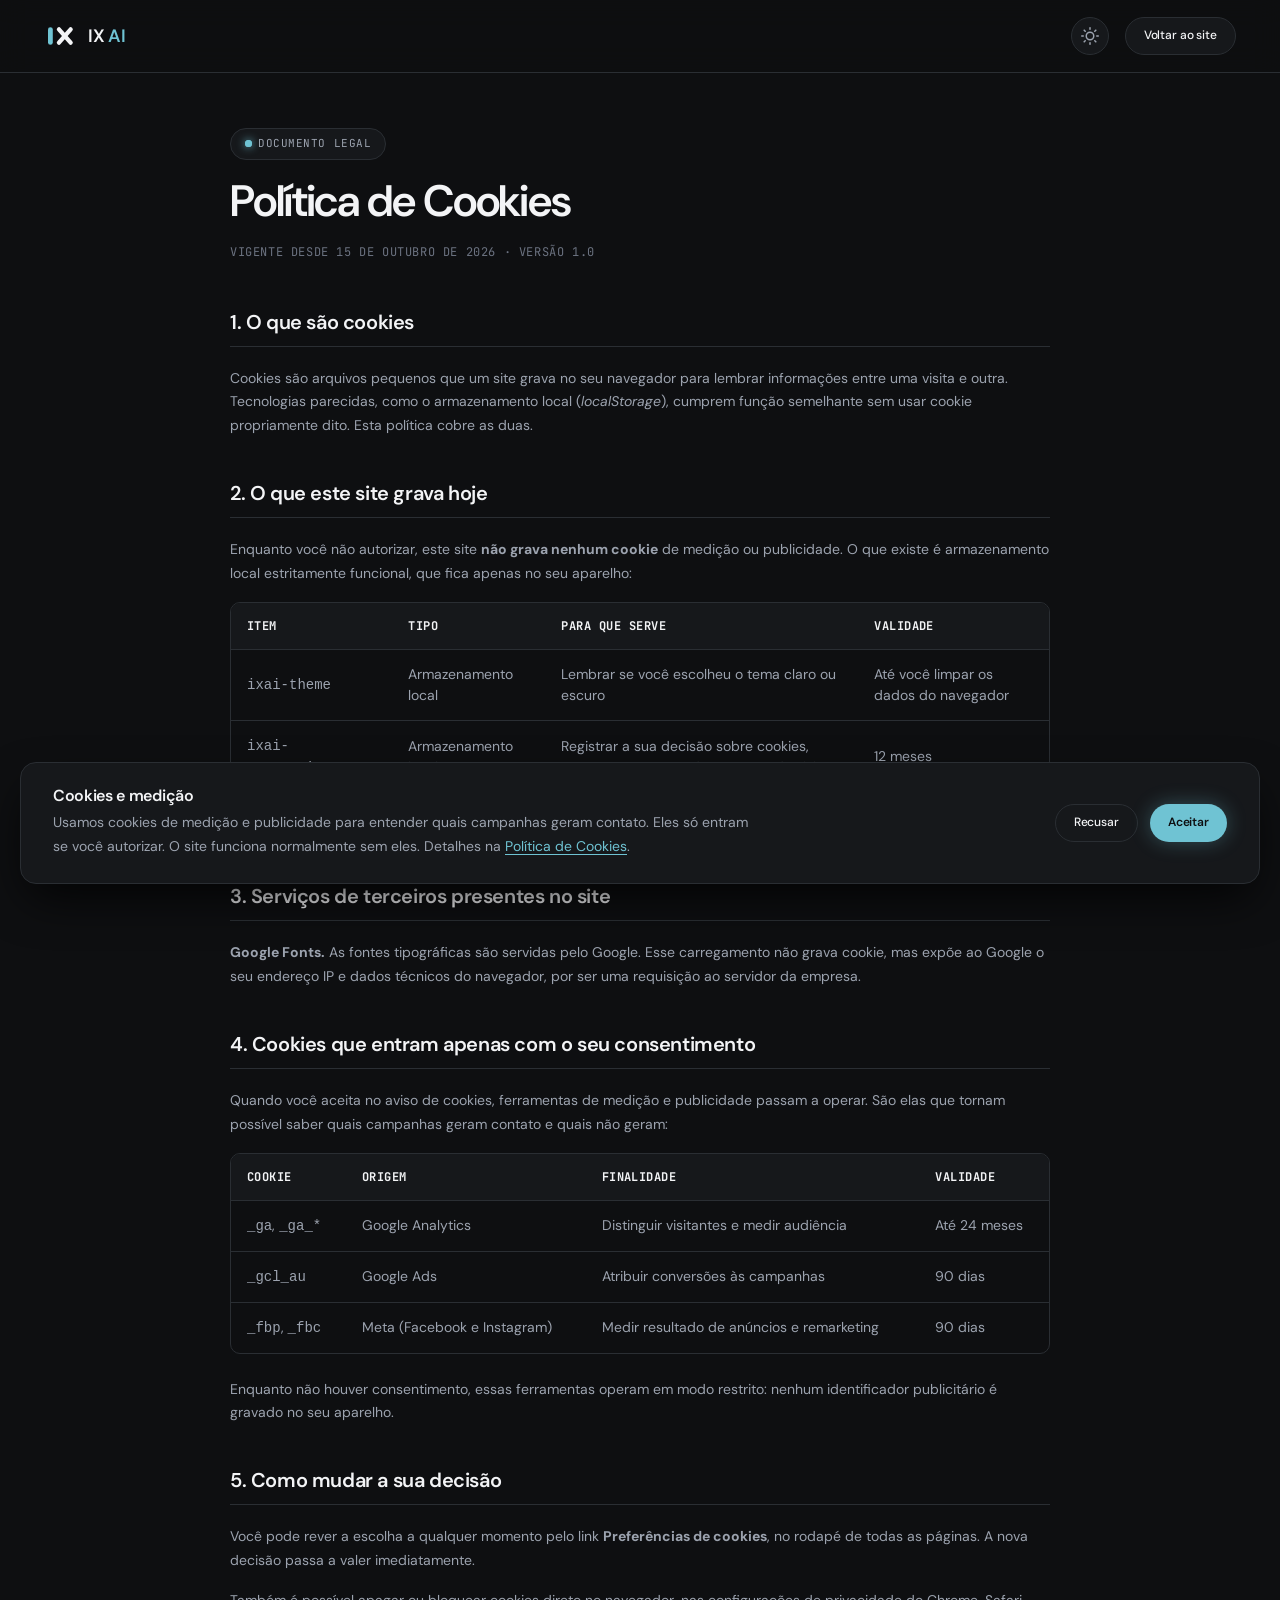
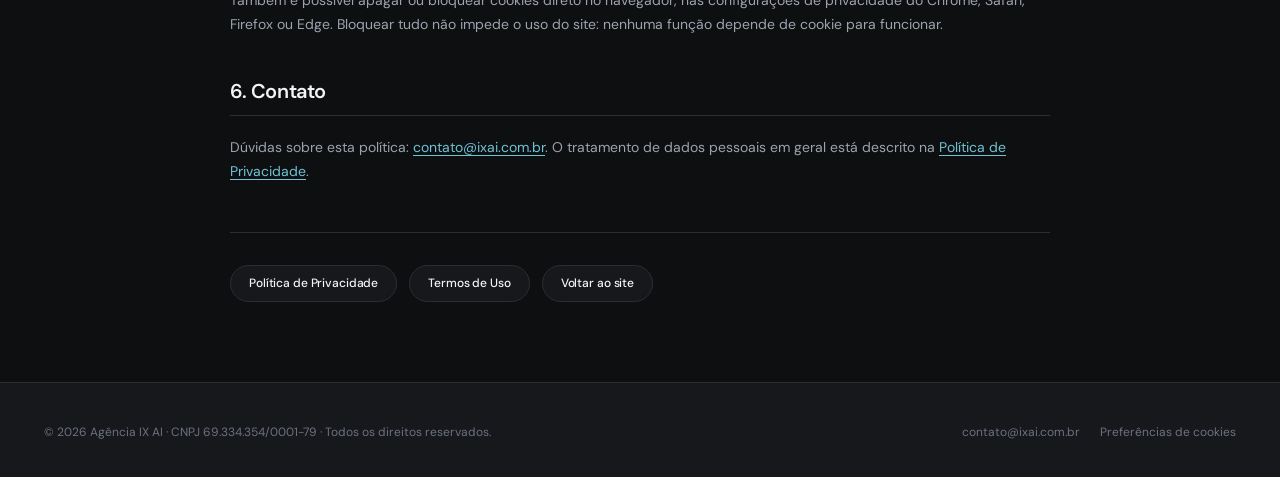
==== politica-de-cookies.html @ af51cc1c "feat(site): primeira versao do site da Agencia IX AI Home, politica de privacidade, politica de cook" ====
<!DOCTYPE html>
<html lang="pt-BR" data-theme="dark">
<head>
  <meta charset="UTF-8">
  <meta name="viewport" content="width=device-width, initial-scale=1.0">
  <title>Política de Cookies — Agência IX AI</title>
  <meta name="description" content="O que a Agência IX AI grava no seu navegador, para que serve cada item, quais cookies entram apenas com o seu consentimento e como mudar a sua decisão.">
  <meta name="robots" content="index, follow">
  <link rel="canonical" href="https://ixai.com.br/politica-de-cookies.html">
  <meta name="theme-color" content="#0E0F11">

  <!-- Open Graph / Redes Sociais -->
  <meta property="og:type" content="article">
  <meta property="og:url" content="https://ixai.com.br/politica-de-cookies.html">
  <meta property="og:title" content="Política de Cookies — Agência IX AI">
  <meta property="og:description" content="O que a Agência IX AI grava no seu navegador, para que serve cada item, quais cookies entram apenas com o seu consentimento e como mudar a sua decisão.">
  <meta property="og:image" content="https://ixai.com.br/assets/images/og-cover.png">
  <meta property="og:locale" content="pt_BR">
  <meta property="og:site_name" content="Agência IX AI">
  <meta name="twitter:card" content="summary_large_image">
  <meta name="twitter:title" content="Política de Cookies — Agência IX AI">
  <meta name="twitter:description" content="O que a Agência IX AI grava no seu navegador, para que serve cada item, quais cookies entram apenas com o seu consentimento e como mudar a sua decisão.">
  <meta name="twitter:image" content="https://ixai.com.br/assets/images/og-cover.png">

  <link rel="icon" href="assets/images/favicon.svg" type="image/svg+xml">
  <link rel="apple-touch-icon" href="assets/images/logo.png">

  <link rel="preconnect" href="https://fonts.googleapis.com">
  <link rel="preconnect" href="https://fonts.gstatic.com" crossorigin>
  <link rel="stylesheet" href="https://fonts.googleapis.com/css2?family=DM+Sans:ital,opsz,wght@0,9..40,400;0,9..40,500;0,9..40,600;0,9..40,700;1,9..40,400&family=JetBrains+Mono:wght@400;500;600&display=swap">

  <link rel="stylesheet" href="assets/css/variables.css">
  <link rel="stylesheet" href="assets/css/base.css">
  <link rel="stylesheet" href="assets/css/components.css">
  <link rel="stylesheet" href="assets/css/layout.css">
  <link rel="stylesheet" href="assets/css/legal.css">

  <script>document.documentElement.classList.add('js');</script>

  <!-- Consent Mode v2: nega por padrão antes de qualquer tag carregar -->
  <script>
    window.dataLayer = window.dataLayer || [];
    function gtag(){ dataLayer.push(arguments); }
    (function () {
      var decisao = null;
      try { decisao = JSON.parse(localStorage.getItem('ixai-consentimento') || 'null'); } catch (e) {}
      var estado = (decisao && decisao.estado === 'aceito') ? 'granted' : 'denied';
      gtag('consent', 'default', {
        ad_storage: estado,
        ad_user_data: estado,
        ad_personalization: estado,
        analytics_storage: estado,
        functionality_storage: 'granted',
        security_storage: 'granted'
      });
    })();
  </script>
</head>
<body>

  <header class="header-fixed" id="main-header">
    <div class="container header-inner">
      <a href="index.html" class="brand-logo-link" aria-label="Página inicial da Agência IX AI">
        <svg class="brand-monogram" viewBox="0 0 40 40" fill="none" xmlns="http://www.w3.org/2000/svg" aria-hidden="true">
          <rect x="5" y="9" width="6" height="22" rx="3" fill="#6FC3D3" />
          <path d="M18.7 11.7L33.3 28.3" stroke="#F3F4F6" stroke-width="5.4" stroke-linecap="round" />
          <path d="M33.3 11.7L18.7 28.3" stroke="#F3F4F6" stroke-width="5.4" stroke-linecap="round" />
        </svg>
        <span class="brand-text">IX <span>AI</span></span>
      </a>

      <div class="header-actions">
        <button type="button" class="theme-toggle-btn" id="theme-toggle-btn" aria-label="Alternar tema claro/escuro">
          <svg width="18" height="18" viewBox="0 0 24 24" fill="none" stroke="currentColor" stroke-width="2" stroke-linecap="round" stroke-linejoin="round" aria-hidden="true">
            <circle cx="12" cy="12" r="5"></circle>
            <line x1="12" y1="1" x2="12" y2="3"></line><line x1="12" y1="21" x2="12" y2="23"></line>
            <line x1="4.22" y1="4.22" x2="5.64" y2="5.64"></line><line x1="18.36" y1="18.36" x2="19.78" y2="19.78"></line>
            <line x1="1" y1="12" x2="3" y2="12"></line><line x1="21" y1="12" x2="23" y2="12"></line>
            <line x1="4.22" y1="19.78" x2="5.64" y2="18.36"></line><line x1="18.36" y1="5.64" x2="19.78" y2="4.22"></line>
          </svg>
        </button>

        <a href="index.html" class="btn-pill btn-pill-secondary btn-pill-sm btn-voltar">
          Voltar ao site
        </a>
      </div>
    </div>
  </header>

  <main class="legal-main">
    <div class="container">
      <div class="legal-intro">
        <div class="badge-capsule">
          <span class="status-indicator"><span class="status-dot cyan"></span> DOCUMENTO LEGAL</span>
        </div>
        <h1>Política de Cookies</h1>
        <p class="legal-meta">Vigente desde 15 de outubro de 2026 &middot; Versão 1.0</p>
      </div>

      <div class="legal-content">

        <section>
          <h2>1. O que são cookies</h2>
          <p>Cookies são arquivos pequenos que um site grava no seu navegador para lembrar informações entre uma visita e outra. Tecnologias parecidas, como o armazenamento local (<em>localStorage</em>), cumprem função semelhante sem usar cookie propriamente dito. Esta política cobre as duas.</p>
        </section>

        <section>
          <h2>2. O que este site grava hoje</h2>
          <p>Enquanto você não autorizar, este site <strong>não grava nenhum cookie</strong> de medição ou publicidade. O que existe é armazenamento local estritamente funcional, que fica apenas no seu aparelho:</p>
          <div class="legal-table-wrap">
            <table class="legal-table">
              <thead>
                <tr><th>Item</th><th>Tipo</th><th>Para que serve</th><th>Validade</th></tr>
              </thead>
              <tbody>
                <tr><td><code>ixai-theme</code></td><td>Armazenamento local</td><td>Lembrar se você escolheu o tema claro ou escuro</td><td>Até você limpar os dados do navegador</td></tr>
                <tr><td><code>ixai-consentimento</code></td><td>Armazenamento local</td><td>Registrar a sua decisão sobre cookies, para não perguntar de novo a cada visita</td><td>12 meses</td></tr>
              </tbody>
            </table>
          </div>
          <p>Nenhum dos dois identifica você, e nenhum é enviado aos nossos servidores ou a terceiros.</p>
        </section>

        <section>
          <h2>3. Serviços de terceiros presentes no site</h2>
          <p><strong>Google Fonts.</strong> As fontes tipográficas são servidas pelo Google. Esse carregamento não grava cookie, mas expõe ao Google o seu endereço IP e dados técnicos do navegador, por ser uma requisição ao servidor da empresa.</p>
        </section>

        <section>
          <h2>4. Cookies que entram apenas com o seu consentimento</h2>
          <p>Quando você aceita no aviso de cookies, ferramentas de medição e publicidade passam a operar. São elas que tornam possível saber quais campanhas geram contato e quais não geram:</p>
          <div class="legal-table-wrap">
            <table class="legal-table">
              <thead>
                <tr><th>Cookie</th><th>Origem</th><th>Finalidade</th><th>Validade</th></tr>
              </thead>
              <tbody>
                <tr><td><code>_ga</code>, <code>_ga_*</code></td><td>Google Analytics</td><td>Distinguir visitantes e medir audiência</td><td>Até 24 meses</td></tr>
                <tr><td><code>_gcl_au</code></td><td>Google Ads</td><td>Atribuir conversões às campanhas</td><td>90 dias</td></tr>
                <tr><td><code>_fbp</code>, <code>_fbc</code></td><td>Meta (Facebook e Instagram)</td><td>Medir resultado de anúncios e remarketing</td><td>90 dias</td></tr>
              </tbody>
            </table>
          </div>
          <p>Enquanto não houver consentimento, essas ferramentas operam em modo restrito: nenhum identificador publicitário é gravado no seu aparelho.</p>
        </section>

        <section>
          <h2>5. Como mudar a sua decisão</h2>
          <p>Você pode rever a escolha a qualquer momento pelo link <strong>Preferências de cookies</strong>, no rodapé de todas as páginas. A nova decisão passa a valer imediatamente.</p>
          <p>Também é possível apagar ou bloquear cookies direto no navegador, nas configurações de privacidade do Chrome, Safari, Firefox ou Edge. Bloquear tudo não impede o uso do site: nenhuma função depende de cookie para funcionar.</p>
        </section>

        <section>
          <h2>6. Contato</h2>
          <p>Dúvidas sobre esta política: <a href="mailto:contato@ixai.com.br">contato@ixai.com.br</a>. O tratamento de dados pessoais em geral está descrito na <a href="politica-de-privacidade.html">Política de Privacidade</a>.</p>
        </section>

      </div>

      <nav class="legal-nav" aria-label="Outros documentos legais">
        <a href="politica-de-privacidade.html" class="btn-pill btn-pill-secondary btn-pill-sm">Política de Privacidade</a>
        <a href="termos-de-uso.html" class="btn-pill btn-pill-secondary btn-pill-sm">Termos de Uso</a>
        <a href="index.html" class="btn-pill btn-pill-secondary btn-pill-sm">Voltar ao site</a>
      </nav>
    </div>
  </main>

  <footer class="legal-footer">
    <div class="container legal-footer-inner">
      <div>&copy; 2026 Agência IX AI &middot; CNPJ 69.334.354/0001-79 &middot; Todos os direitos reservados.</div>
      <div class="footer-legal-links">
        <a href="mailto:contato@ixai.com.br">contato@ixai.com.br</a>
        <a href="#" data-abrir-consentimento>Preferências de cookies</a>
      </div>
    </div>
  </footer>

  <script src="assets/js/main.js" defer></script>
  <script src="assets/js/consentimento.js" defer></script>
</body>
</html>
---- assets/css/variables.css ----
/**
 * AGÊNCIA IX AI — DESIGN TOKENS & VARIÁVEIS GLOBAIS
 * Versão: 1.0.0
 * Referência Visual: tess.im (Awwwards Level) / Dark Luxury Control Center
 */

:root {
  /* ==========================================================================
     PALETA DE CORES — TEMA ESCURO (PADRÃO: CENTRO DE COMANDO)
     ========================================================================== */
  --bg-primary: #0E0F11;              /* Fundo principal ultra profundo */
  --bg-surface-1: #16181B;            /* Camada 1: Cards e painéis principais */
  --bg-surface-2: #1E2126;            /* Camada 2: Elementos internos e hovers */
  --bg-surface-elevated: #242830;     /* Superfícies destacadas e modais */
  --bg-glass: rgba(14, 15, 17, 0.82); /* Vidro translúcido para header fixo */
  --bg-glass-card: rgba(22, 24, 27, 0.65); /* Fundo translúcido para cards com backdrop */

  /* Linhas e Contornos Técnicos */
  --border-subtle: #2A2E33;           /* Borda padrão de precisão de 1px */
  --border-focus: #3D434B;            /* Borda em estado de foco ou destaque */
  --border-glow: rgba(111, 195, 211, 0.45); /* Borda com brilho ciano */

  /* Acentos de Tecnologia & IA */
  --accent-cyan: #6FC3D3;             /* Ciano-água vibrante (IA, Agentes, Destaques) */
  --accent-cyan-hover: #88D3E2;       /* Variação mais clara para interações */
  --accent-cyan-subtle: rgba(111, 195, 211, 0.12); /* Fundo suave para badges ciano */
  --accent-cyan-glow: rgba(111, 195, 211, 0.32);   /* Sombra de projeção luminosa */
  
  /* Status Operacionais & Conversão */
  --accent-emerald: #10B981;          /* Verde status: ONLINE, RODANDO, CONVERTIDO */
  --accent-emerald-subtle: rgba(16, 185, 129, 0.14);
  --accent-emerald-glow: rgba(16, 185, 129, 0.35);
  --accent-amber: #F59E0B;            /* Âmbar status: PENDENTE, ATENÇÃO, AGENDANDO */
  --accent-amber-subtle: rgba(245, 158, 11, 0.14);
  --accent-rose: #F43F5E;             /* Alerta de no-show / perda de lead */

  /* Tipografia & Hierarquia de Contraste */
  --text-primary: #F3F4F6;            /* Branco puro de alto contraste */
  --text-secondary: #9CA3AF;          /* Cinza médio para textos corridos e subtítulos */
  --text-muted: #6B7280;              /* Cinza para metadados, labels secundários */
  --text-dimmed: #4B5563;             /* Termos de apoio atenuados na hero */

  /* ==========================================================================
     TIPOGRAFIA
     ========================================================================== */
  --font-sans: 'DM Sans', -apple-system, BlinkMacSystemFont, 'Segoe UI', Roboto, sans-serif;
  --font-mono: 'JetBrains Mono', SFMono-Regular, Menlo, Monaco, Consolas, monospace;

  --text-xs: 0.75rem;     /* 12px */
  --text-sm: 0.875rem;    /* 14px */
  --text-base: 1rem;      /* 16px */
  --text-lg: 1.125rem;    /* 18px */
  --text-xl: 1.25rem;     /* 20px */
  --text-2xl: 1.5rem;     /* 24px */
  --text-3xl: 1.875rem;   /* 30px */
  --text-4xl: 2.25rem;    /* 36px */
  --text-5xl: 3rem;       /* 48px */
  --text-6xl: 3.75rem;    /* 60px */
  --text-7xl: 4.5rem;     /* 72px */

  --weight-regular: 400;
  --weight-medium: 500;
  --weight-semibold: 600;
  --weight-bold: 700;

  /* ==========================================================================
     GEOMETRIA & FORMAS
     ========================================================================== */
  --radius-sm: 6px;
  --radius-md: 10px;
  --radius-lg: 16px;
  --radius-xl: 24px;
  --radius-pill: 999px;               /* Padrão pílula do tess.im para botões e tags */

  /* ==========================================================================
     SOMBRAS, BRILHOS & PROFUNDIDADE
     ========================================================================== */
  --shadow-card: 0 16px 40px -12px rgba(0, 0, 0, 0.65);
  --shadow-card-hover: 0 20px 48px -10px rgba(0, 0, 0, 0.85);
  --shadow-glow-cyan: 0 0 35px rgba(111, 195, 211, 0.22);
  --shadow-glow-emerald: 0 0 20px rgba(16, 185, 129, 0.35);

  /* Efeito Aurora Boreal (CSS Puro sem imagens pesadas) */
  --aurora-gradient: radial-gradient(ellipse 70% 55% at 50% -10%, rgba(111, 195, 211, 0.18), transparent 75%);
  --aurora-gradient-secondary: radial-gradient(ellipse 60% 45% at 85% 20%, rgba(16, 185, 129, 0.12), transparent 70%);

  /* ==========================================================================
     TRANSIÇÕES E ANIMAÇÕES
     ========================================================================== */
  --transition-fast: 150ms cubic-bezier(0.4, 0, 0.2, 1);
  --transition-normal: 250ms cubic-bezier(0.4, 0, 0.2, 1);
  --transition-slow: 400ms cubic-bezier(0.4, 0, 0.2, 1);

  /* ==========================================================================
     CONTAINER & ESPAÇAMENTOS
     ========================================================================== */
  --container-max-width: 1240px;
  --section-padding-y: 6.5rem;
  --section-padding-x: 1.5rem;
}

/* ==========================================================================
   TEMA CLARO (ATIVADO DINAMICAMENTE VIA SELETOR OU DATA-THEME)
   ========================================================================== */
[data-theme="light"] {
  --bg-primary: #F8F9FA;
  --bg-surface-1: #FFFFFF;
  --bg-surface-2: #F1F3F5;
  --bg-surface-elevated: #E9ECEF;
  --bg-glass: rgba(248, 249, 250, 0.88);
  --bg-glass-card: rgba(255, 255, 255, 0.75);

  --border-subtle: #E2E6EA;
  --border-focus: #CED4DA;
  --border-glow: rgba(31, 127, 145, 0.35);

  --accent-cyan: #1F7F91;
  --accent-cyan-hover: #166473;
  --accent-cyan-subtle: rgba(31, 127, 145, 0.08);
  --accent-cyan-glow: rgba(31, 127, 145, 0.18);

  --accent-emerald: #059669;
  --accent-emerald-subtle: rgba(5, 150, 105, 0.1);
  --accent-emerald-glow: rgba(5, 150, 105, 0.2);

  --text-primary: #111827;
  --text-secondary: #4B5563;
  --text-muted: #6B7280;
  --text-dimmed: #9CA3AF;

  --shadow-card: 0 12px 32px -8px rgba(0, 0, 0, 0.08);
  --shadow-card-hover: 0 16px 40px -6px rgba(0, 0, 0, 0.12);
  --shadow-glow-cyan: 0 0 25px rgba(31, 127, 145, 0.15);

  --aurora-gradient: radial-gradient(ellipse 70% 55% at 50% -10%, rgba(31, 127, 145, 0.1), transparent 75%);
  --aurora-gradient-secondary: radial-gradient(ellipse 60% 45% at 85% 20%, rgba(5, 150, 105, 0.08), transparent 70%);
}
---- assets/css/base.css ----
/**
 * AGÊNCIA IX AI — RESET CSS, TIPOGRAFIA E ESTILOS BASE
 * Versão: 1.0.0
 * Padrão de Engenharia: Acessibilidade W3C & Core Web Vitals
 */

/* As fontes do Google são carregadas por <link> no <head> do index.html.
   @import aqui atrasaria o LCP: o navegador só descobriria a fonte depois de baixar este CSS. */

/* ==========================================================================
   RESET CSS MODERNO
   ========================================================================== */
*, *::before, *::after {
  box-sizing: border-box;
  margin: 0;
  padding: 0;
}

html {
  font-size: 100%;
  scroll-behavior: smooth;
  -webkit-text-size-adjust: 100%;
  tab-size: 4;
}

body {
  min-height: 100vh;
  background-color: var(--bg-primary);
  color: var(--text-primary);
  font-family: var(--font-sans);
  font-size: var(--text-base);
  line-height: 1.6;
  font-weight: var(--weight-regular);
  text-rendering: optimizeLegibility;
  -webkit-font-smoothing: antialiased;
  -moz-osx-font-smoothing: grayscale;
  overflow-x: hidden;
  transition: background-color var(--transition-slow), color var(--transition-slow);
}

/* ==========================================================================
   SELEÇÃO DE TEXTO & SCROLLBAR REFINADA
   ========================================================================== */
::selection {
  background-color: var(--accent-cyan);
  color: #0E0F11;
}

::-webkit-scrollbar {
  width: 8px;
}

::-webkit-scrollbar-track {
  background: var(--bg-primary);
}

::-webkit-scrollbar-thumb {
  background: var(--border-subtle);
  border-radius: var(--radius-pill);
}

::-webkit-scrollbar-thumb:hover {
  background: var(--border-focus);
}

/* ==========================================================================
   TIPOGRAFIA SEMÂNTICA
   ========================================================================== */
h1, h2, h3, h4, h5, h6 {
  color: var(--text-primary);
  font-weight: var(--weight-semibold);
  line-height: 1.15;
  letter-spacing: -0.025em;
}

h1 {
  font-size: clamp(2.25rem, 5vw, 4.25rem);
}

h2 {
  font-size: clamp(1.75rem, 3.5vw, 2.75rem);
  letter-spacing: -0.02em;
}

h3 {
  font-size: clamp(1.25rem, 2.5vw, 1.75rem);
}

p {
  color: var(--text-secondary);
  font-size: var(--text-base);
  line-height: 1.7;
}

a {
  color: inherit;
  text-decoration: none;
  transition: color var(--transition-fast);
}

img, picture, svg, video {
  display: block;
  max-width: 100%;
  height: auto;
}

button, input, select, textarea {
  font: inherit;
  color: inherit;
  background: transparent;
  border: none;
}

/* ==========================================================================
   FOCO VISÍVEL PARA TECLADO (WCAG 2.4.7)
   ========================================================================== */
:focus-visible {
  outline: 2px solid var(--accent-cyan);
  outline-offset: 3px;
  border-radius: var(--radius-sm);
}

/* Mouse e toque não mostram o anel; teclado sempre mostra */
:focus:not(:focus-visible) {
  outline: none;
}

button {
  cursor: pointer;
  user-select: none;
}

ul, ol {
  list-style: none;
}

/* ==========================================================================
   UTILITÁRIOS DE ACESSIBILIDADE & SEO
   ========================================================================== */
.sr-only {
  position: absolute;
  width: 1px;
  height: 1px;
  padding: 0;
  margin: -1px;
  overflow: hidden;
  clip: rect(0, 0, 0, 0);
  white-space: nowrap;
  border: 0;
}

/* Elementos em fonte mono técnica */
.font-mono {
  font-family: var(--font-mono);
  font-size: var(--text-xs);
  letter-spacing: 0.04em;
  text-transform: uppercase;
}

/* Textos destacados em Ciano */
.text-cyan {
  color: var(--accent-cyan);
}

.text-emerald {
  color: var(--accent-emerald);
}

.text-muted {
  color: var(--text-muted);
}
---- assets/css/components.css ----
/**
 * AGÊNCIA IX AI — COMPONENTES VISUAIS & MICRO-INTERAÇÕES
 * Versão: 1.0.0
 * Padrão Visual: tess.im (Awwwards Level)
 */

/* ==========================================================================
   1. BOTÕES ESTILO PÍLULA (PILL BUTTONS — 999px)
   ========================================================================== */
.btn-pill {
  display: inline-flex;
  align-items: center;
  justify-content: center;
  gap: 0.625rem;
  padding: 0.75rem 1.625rem;
  border-radius: var(--radius-pill);
  font-size: var(--text-sm);
  font-weight: var(--weight-medium);
  letter-spacing: -0.01em;
  transition: all var(--transition-normal);
  white-space: nowrap;
  position: relative;
  overflow: hidden;
}

.btn-pill svg {
  transition: transform var(--transition-fast);
}

.btn-pill:hover svg {
  transform: translateX(3px);
}

/* Botão Primário Sólido (Branco de alto contraste / Preto no tema claro) */
.btn-pill-primary {
  background-color: var(--text-primary);
  color: var(--bg-primary);
  box-shadow: 0 4px 14px rgba(0, 0, 0, 0.25);
}

.btn-pill-primary:hover {
  background-color: #FFFFFF;
  transform: translateY(-1px);
  box-shadow: 0 6px 20px rgba(0, 0, 0, 0.35);
}

[data-theme="light"] .btn-pill-primary {
  background-color: #111827;
  color: #FFFFFF;
}

[data-theme="light"] .btn-pill-primary:hover {
  background-color: #000000;
}

/* Botão Secundário Técnico (Borda fina de 1px translúcida) */
.btn-pill-secondary {
  background-color: var(--bg-surface-1);
  color: var(--text-primary);
  border: 1px solid var(--border-subtle);
}

.btn-pill-secondary:hover {
  background-color: var(--bg-surface-2);
  border-color: var(--border-focus);
  color: var(--text-primary);
  transform: translateY(-1px);
}

/* Botão de Destaque Ciano (IA & Conversão WhatsApp) */
.btn-pill-cyan {
  background-color: var(--accent-cyan);
  color: #0E0F11;
  font-weight: var(--weight-semibold);
  box-shadow: 0 0 20px var(--accent-cyan-glow);
}

.btn-pill-cyan:hover {
  background-color: var(--accent-cyan-hover);
  box-shadow: 0 0 28px rgba(111, 195, 211, 0.5);
  transform: translateY(-1px);
}

.btn-pill-sm {
  padding: 0.5rem 1.125rem;
  font-size: var(--text-xs);
}

/* ==========================================================================
   2. BADGES CÁPSULA (CAPSULE BADGES)
   ========================================================================== */
.badge-capsule {
  display: inline-flex;
  align-items: center;
  gap: 0.5rem;
  padding: 0.375rem 0.875rem;
  border-radius: var(--radius-pill);
  background-color: var(--bg-surface-1);
  border: 1px solid var(--border-subtle);
  font-size: var(--text-xs);
  color: var(--text-secondary);
  transition: all var(--transition-normal);
}

.badge-capsule:hover {
  border-color: var(--border-focus);
  color: var(--text-primary);
}

.badge-tag-new {
  background-color: var(--accent-cyan-subtle);
  color: var(--accent-cyan);
  border: 1px solid rgba(111, 195, 211, 0.3);
  padding: 0.2rem 0.5rem;
  border-radius: var(--radius-pill);
  font-family: var(--font-mono);
  font-size: 0.6875rem;
  font-weight: var(--weight-semibold);
  letter-spacing: 0.04em;
}

/* Status Pulsante (Online, Rodando, Agendando) */
.status-indicator {
  display: inline-flex;
  align-items: center;
  gap: 0.375rem;
  font-family: var(--font-mono);
  font-size: 0.6875rem;
  letter-spacing: 0.05em;
  text-transform: uppercase;
}

.status-dot {
  width: 7px;
  height: 7px;
  border-radius: 50%;
  position: relative;
}

.status-dot.emerald {
  background-color: var(--accent-emerald);
  box-shadow: 0 0 8px var(--accent-emerald);
}

.status-dot.emerald::after {
  content: '';
  position: absolute;
  top: 0;
  left: 0;
  width: 100%;
  height: 100%;
  border-radius: 50%;
  background-color: var(--accent-emerald);
  animation: pulse-ring 2s cubic-bezier(0.24, 0, 0.38, 1) infinite;
}

.status-dot.cyan {
  background-color: var(--accent-cyan);
  box-shadow: 0 0 8px var(--accent-cyan);
}

.status-dot.cyan::after {
  content: '';
  position: absolute;
  top: 0;
  left: 0;
  width: 100%;
  height: 100%;
  border-radius: 50%;
  background-color: var(--accent-cyan);
  animation: pulse-ring 2s cubic-bezier(0.24, 0, 0.38, 1) infinite;
}

@keyframes pulse-ring {
  0% {
    transform: scale(1);
    opacity: 0.8;
  }
  100% {
    transform: scale(2.8);
    opacity: 0;
  }
}

/* ==========================================================================
   3. SUBLINHADO CIANO CARACTERÍSTICO (BENCHMARK TESS.IM)
   ========================================================================== */
/* Sublinhado desenhado no fundo do texto, e nao em pseudo-elemento:
   assim a frase grifada quebra de linha normalmente e cada pedaco
   recebe o seu proprio traco (box-decoration-break: clone). */
.underline-cyan {
  color: var(--text-primary);
  background-image: linear-gradient(var(--accent-cyan), var(--accent-cyan));
  background-size: 100% 2px;
  background-position: 0 calc(100% - 0.06em);
  background-repeat: no-repeat;
  -webkit-box-decoration-break: clone;
  box-decoration-break: clone;
}

/* ==========================================================================
   4. CARDS MODULARES & SUPERFÍCIES TÉCNICAS
   ========================================================================== */
.card-surface {
  background-color: var(--bg-surface-1);
  border: 1px solid var(--border-subtle);
  border-radius: var(--radius-lg);
  padding: 2rem;
  box-shadow: var(--shadow-card);
  transition: all var(--transition-normal);
  position: relative;
  overflow: hidden;
}

.card-surface:hover {
  background-color: var(--bg-surface-2);
  border-color: var(--border-glow);
  transform: translateY(-2px);
  box-shadow: var(--shadow-card-hover);
}

.card-glass {
  background: var(--bg-glass-card);
  backdrop-filter: blur(14px);
  -webkit-backdrop-filter: blur(14px);
  border: 1px solid var(--border-subtle);
  border-radius: var(--radius-lg);
  padding: 2rem;
  transition: all var(--transition-normal);
}

.card-glass:hover {
  border-color: var(--border-glow);
  box-shadow: var(--shadow-glow-cyan);
}

/* ==========================================================================
   5. NÓS E AVATARES DA CONSTELAÇÃO DE AGENTES (HERO ORBIT)
   ========================================================================== */
.agent-node {
  display: flex;
  flex-direction: column;
  align-items: center;
  position: absolute;
  padding: 0.625rem;
  transition: transform var(--transition-normal);
  z-index: 10;
}

.agent-avatar-wrap {
  width: 58px;
  height: 58px;
  border-radius: 50%;
  background: var(--bg-surface-2);
  border: 2px solid var(--accent-cyan);
  padding: 3px;
  position: relative;
  box-shadow: 0 0 20px var(--accent-cyan-glow);
  display: flex;
  align-items: center;
  justify-content: center;
}

.agent-avatar-wrap img {
  width: 100%;
  height: 100%;
  border-radius: 50%;
  object-fit: cover;
}

/* Badges de ferramentas acopladas ao avatar */
.agent-tools-stack {
  display: flex;
  align-items: center;
  gap: 3px;
  margin-top: -8px;
  z-index: 2;
  background: var(--bg-surface-1);
  padding: 2px 6px;
  border-radius: var(--radius-pill);
  border: 1px solid var(--border-subtle);
}

.agent-tools-stack svg {
  width: 13px;
  height: 13px;
}

.agent-meta {
  display: flex;
  flex-direction: column;
  align-items: center;
  gap: 0.15rem;
  margin-top: 0.375rem;
  max-width: 150px;
  text-align: center;
}

.agent-name {
  font-size: var(--text-xs);
  font-weight: var(--weight-semibold);
  color: var(--text-primary);
  white-space: nowrap;
}

/* Tracados que ligam cada agente ao centro da hero (desenhados por JS) */
.hero-conectores {
  position: absolute;
  inset: 0;
  width: 100%;
  height: 100%;
  overflow: visible;
  pointer-events: none;
  z-index: 0;
}

.hero-conectores path {
  fill: none;
  stroke: var(--accent-cyan);
  stroke-width: 1.25;
  stroke-opacity: 0.45;
  stroke-linecap: round;
  stroke-dasharray: 5 9;
  animation: fluxo-conector 1.8s linear infinite;
}

.hero-conectores circle {
  fill: var(--accent-cyan);
  fill-opacity: 0.55;
}

@keyframes fluxo-conector {
  to {
    stroke-dashoffset: -14;
  }
}

/* ==========================================================================
   6. BOTÃO FLUTUANTE DE WHATSAPP (CONVERSÃO DIRETA)
   ========================================================================== */
.whatsapp-float {
  position: fixed;
  bottom: 1.75rem;
  right: 1.75rem;
  z-index: 999;
  width: 56px;
  height: 56px;
  border-radius: 50%;
  background-color: #25D366;
  color: #FFFFFF;
  display: flex;
  align-items: center;
  justify-content: center;
  box-shadow: 0 8px 24px rgba(37, 211, 102, 0.4);
  transition: transform var(--transition-normal), box-shadow var(--transition-normal);
}

.whatsapp-float:hover {
  transform: scale(1.08);
  box-shadow: 0 10px 30px rgba(37, 211, 102, 0.6);
}

.whatsapp-notification-badge {
  position: absolute;
  top: 0;
  right: 0;
  width: 12px;
  height: 12px;
  background-color: #EF4444;
  border: 2px solid var(--bg-primary);
  border-radius: 50%;
}

/* ==========================================================================
   7. SELETOR DE TEMA (DARK / LIGHT TOGGLE)
   ========================================================================== */
.theme-toggle-btn {
  display: flex;
  align-items: center;
  justify-content: center;
  width: 38px;
  height: 38px;
  border-radius: 50%;
  border: 1px solid var(--border-subtle);
  background: var(--bg-surface-1);
  color: var(--text-secondary);
  transition: all var(--transition-normal);
}

.theme-toggle-btn:hover {
  border-color: var(--border-focus);
  color: var(--text-primary);
  transform: rotate(15deg);
}

/* ==========================================================================
   8. EFEITO AURORA GLOW (BACKGROUND)
   ========================================================================== */
.aurora-bg {
  position: relative;
}

.aurora-bg::before {
  content: '';
  position: absolute;
  top: 0;
  left: 0;
  right: 0;
  height: 600px;
  background: var(--aurora-gradient);
  pointer-events: none;
  z-index: 0;
}

/* ==========================================================================
   9. EFEITO DE REVELAÇÃO SUAVE (SCROLL REVEAL - ZERO LAYOUT SHIFT)
   ========================================================================== */
/* O estado oculto só existe quando o JS está ativo (classe .js no <html>).
   Sem JS, ou se o script falhar, todo o conteúdo nasce visível. */
.js [data-reveal] {
  opacity: 0;
  transform: translateY(24px);
  transition: opacity 600ms cubic-bezier(0.16, 1, 0.3, 1), transform 600ms cubic-bezier(0.16, 1, 0.3, 1);
}

.js [data-reveal].is-revealed {
  opacity: 1;
  transform: translateY(0);
}

/* ==========================================================================
   10. MISSION CONTROL & COCKPIT OPERACIONAL
   ========================================================================== */
.mission-control-panel {
  background: var(--bg-surface-1);
  border: 1px solid var(--border-subtle);
  border-radius: var(--radius-xl);
  padding: 3rem 2.5rem;
  position: relative;
  overflow: hidden;
  box-shadow: var(--shadow-card);
}

.mission-control-panel::before {
  content: '';
  position: absolute;
  top: 0;
  left: 0;
  right: 0;
  height: 250px;
  background: radial-gradient(ellipse 70% 60% at 50% 0%, var(--accent-cyan-glow), transparent 70%);
  pointer-events: none;
}

.cockpit-header {
  display: flex;
  flex-wrap: wrap;
  align-items: center;
  justify-content: space-between;
  gap: 1.5rem;
  border-bottom: 1px solid var(--border-subtle);
  padding-bottom: 2rem;
  margin-bottom: 2.5rem;
  position: relative;
  z-index: 2;
}

.cockpit-title-wrap h3 {
  font-size: var(--text-2xl);
  margin-bottom: 0.35rem;
}

.cockpit-title-wrap p {
  font-size: var(--text-sm);
  color: var(--text-secondary);
}

.cockpit-grid {
  display: grid;
  grid-template-columns: 1fr;
  gap: 1.5rem;
  position: relative;
  z-index: 2;
}

@media (min-width: 900px) {
  .cockpit-grid {
    grid-template-columns: repeat(3, 1fr);
  }
}

.cockpit-card {
  background: var(--bg-surface-2);
  border: 1px solid var(--border-subtle);
  border-radius: var(--radius-lg);
  padding: 1.75rem;
  transition: all var(--transition-normal);
}

.cockpit-card:hover {
  border-color: var(--border-glow);
  transform: translateY(-2px);
}

.cockpit-card-icon {
  width: 40px;
  height: 40px;
  border-radius: var(--radius-md);
  background: var(--accent-cyan-subtle);
  color: var(--accent-cyan);
  display: flex;
  align-items: center;
  justify-content: center;
  margin-bottom: 1.25rem;
}

.cockpit-card-title {
  font-size: var(--text-base);
  font-weight: var(--weight-semibold);
  margin-bottom: 0.5rem;
  color: var(--text-primary);
}

.cockpit-card-desc {
  font-size: var(--text-xs);
  color: var(--text-secondary);
  line-height: 1.6;
}

/* ==========================================================================
   11. PROVA SOCIAL — CASE VIASEG CORRETORA
   ========================================================================== */
.case-study-box {
  background: linear-gradient(135deg, var(--bg-surface-1) 0%, rgba(22, 24, 27, 0.95) 100%);
  border: 1px solid var(--border-subtle);
  border-radius: var(--radius-xl);
  padding: 3rem 2.5rem;
  position: relative;
  overflow: hidden;
  margin-top: 2.5rem;
}

.case-study-box::after {
  content: '';
  position: absolute;
  top: -50px;
  right: -50px;
  width: 250px;
  height: 250px;
  background: radial-gradient(circle, var(--accent-cyan-glow) 0%, transparent 70%);
  pointer-events: none;
}

.case-study-content {
  display: grid;
  grid-template-columns: 1fr;
  gap: 2.5rem;
  position: relative;
  z-index: 2;
}

@media (min-width: 900px) {
  .case-study-content {
    grid-template-columns: 1.2fr 1fr;
    align-items: center;
  }
}

.case-metrics-grid {
  display: grid;
  grid-template-columns: repeat(2, 1fr);
  gap: 1.25rem;
}

.case-metric-item {
  background: var(--bg-surface-2);
  border: 1px solid var(--border-subtle);
  border-radius: var(--radius-md);
  padding: 1.5rem;
}

/* Escopo entregue, no lugar de numero de performance */
.case-metric-escopo {
  display: block;
  font-family: var(--font-mono);
  font-size: var(--text-sm);
  font-weight: var(--weight-semibold);
  color: var(--accent-cyan);
  margin-bottom: 0.5rem;
  line-height: 1.3;
}

.case-metric-label {
  font-size: var(--text-xs);
  color: var(--text-secondary);
  line-height: 1.5;
}

/* ==========================================================================
   12. FAQ ACCORDION EM CSS NATIVO
   ========================================================================== */
.faq-wrap {
  max-width: 840px;
  margin: 0 auto;
  display: flex;
  flex-direction: column;
  gap: 1rem;
}

.faq-item {
  border: 1px solid var(--border-subtle);
  border-radius: var(--radius-lg);
  background: var(--bg-surface-1);
  overflow: hidden;
  transition: all var(--transition-normal);
}

.faq-item:hover {
  border-color: var(--border-focus);
}

.faq-item[open] {
  border-color: var(--border-glow);
  background: var(--bg-surface-2);
}

.faq-summary {
  display: flex;
  align-items: center;
  justify-content: space-between;
  padding: 1.5rem 1.75rem;
  cursor: pointer;
  font-size: var(--text-base);
  font-weight: var(--weight-semibold);
  color: var(--text-primary);
  user-select: none;
  list-style: none;
}

.faq-summary::-webkit-details-marker {
  display: none;
}

.faq-icon-arrow {
  width: 18px;
  height: 18px;
  color: var(--accent-cyan);
  transition: transform var(--transition-fast);
  flex-shrink: 0;
}

.faq-item[open] .faq-icon-arrow {
  transform: rotate(180deg);
}

.faq-answer {
  padding: 0 1.75rem 1.5rem 1.75rem;
  font-size: var(--text-sm);
  color: var(--text-secondary);
  line-height: 1.7;
  border-top: 1px solid rgba(255, 255, 255, 0.04);
  padding-top: 1rem;
}

/* ==========================================================================
   13. CTA BANNER DE CONVERSÃO FINAL
   ========================================================================== */
.cta-banner-box {
  background: linear-gradient(180deg, var(--bg-surface-1) 0%, #08090A 100%);
  border: 1px solid var(--border-glow);
  border-radius: var(--radius-xl);
  padding: 4rem 2.5rem;
  text-align: center;
  position: relative;
  overflow: hidden;
  box-shadow: 0 20px 50px -10px var(--accent-cyan-glow);
}

.cta-banner-box::before {
  content: '';
  position: absolute;
  top: 0;
  left: 50%;
  transform: translateX(-50%);
  width: 80%;
  height: 160px;
  background: radial-gradient(ellipse at center, var(--accent-cyan-glow) 0%, transparent 70%);
  pointer-events: none;
}

/* ==========================================================================
   14. BOTÕES DE REDES SOCIAIS PROEMINENTES (FACEBOOK, INSTAGRAM, LINKEDIN)
   ========================================================================== */
.social-buttons-group {
  display: flex;
  flex-wrap: wrap;
  align-items: center;
  gap: 0.75rem;
  margin-top: 1rem;
}

.social-button-pill {
  display: inline-flex;
  align-items: center;
  gap: 0.5rem;
  padding: 0.625rem 1.125rem;
  border-radius: var(--radius-pill);
  font-size: var(--text-xs);
  font-weight: var(--weight-medium);
  background: var(--bg-surface-2);
  border: 1px solid var(--border-subtle);
  color: var(--text-primary);
  text-decoration: none;
  transition: all var(--transition-normal);
}

.social-button-pill svg {
  width: 16px;
  height: 16px;
  flex-shrink: 0;
  transition: transform var(--transition-fast);
}

.social-button-pill:hover svg {
  transform: scale(1.15);
}

/* Hover específico de cada rede */
.social-button-pill.btn-facebook:hover {
  background: rgba(24, 119, 242, 0.15);
  border-color: #1877F2;
  color: #1877F2;
  box-shadow: 0 0 16px rgba(24, 119, 242, 0.3);
  transform: translateY(-2px);
}

.social-button-pill.btn-instagram:hover {
  background: rgba(228, 64, 95, 0.15);
  border-color: #E4405F;
  color: #E4405F;
  box-shadow: 0 0 16px rgba(228, 64, 95, 0.3);
  transform: translateY(-2px);
}

.social-button-pill.btn-linkedin:hover {
  background: rgba(10, 102, 194, 0.15);
  border-color: #0A66C2;
  color: #0A66C2;
  box-shadow: 0 0 16px rgba(10, 102, 194, 0.3);
  transform: translateY(-2px);
}

/* ==========================================================================
   15. PREFERÊNCIA DE MOVIMENTO REDUZIDO (WCAG 2.3.3)
   ========================================================================== */
@media (prefers-reduced-motion: reduce) {
  *,
  *::before,
  *::after {
    animation-duration: 0.01ms !important;
    animation-iteration-count: 1 !important;
    transition-duration: 0.01ms !important;
    scroll-behavior: auto !important;
  }

  /* Conteúdo aparece direto, sem deslocamento */
  .js [data-reveal] {
    opacity: 1;
    transform: none;
  }
}

/* ==========================================================================
   16. AVISO DE CONSENTIMENTO DE COOKIES
   ========================================================================== */
.consentimento {
  position: fixed;
  left: 0;
  right: 0;
  bottom: 0;
  z-index: 1000;
  padding: 1rem;
  transform: translateY(110%);
  transition: transform var(--transition-slow);
  pointer-events: none;
}

.consentimento[data-visivel="true"] {
  transform: translateY(0);
  pointer-events: auto;
}

.consentimento-caixa {
  max-width: var(--container-max-width);
  margin: 0 auto;
  display: flex;
  flex-direction: column;
  gap: 1.25rem;
  padding: 1.5rem;
  background: var(--bg-surface-1);
  border: 1px solid var(--border-subtle);
  border-radius: var(--radius-lg);
  box-shadow: var(--shadow-card-hover);
}

@media (min-width: 860px) {
  .consentimento-caixa {
    flex-direction: row;
    align-items: center;
    justify-content: space-between;
    gap: 2rem;
    padding: 1.5rem 2rem;
  }
}

.consentimento-titulo {
  font-size: var(--text-base);
  margin-bottom: 0.375rem;
}

.consentimento-texto p {
  font-size: var(--text-sm);
  max-width: 70ch;
}

.consentimento-texto a {
  color: var(--accent-cyan);
  text-decoration: underline;
  text-underline-offset: 3px;
}

.consentimento-acoes {
  display: flex;
  gap: 0.75rem;
  flex-shrink: 0;
}

.consentimento-acoes .btn-pill {
  flex: 1;
  justify-content: center;
}

@media (min-width: 860px) {
  .consentimento-acoes .btn-pill {
    flex: 0 0 auto;
  }
}

/* O botao flutuante do WhatsApp sobe enquanto o aviso esta na tela */
body[data-consentimento-aberto="true"] .whatsapp-float {
  bottom: 11.5rem;
}

@media (min-width: 860px) {
  body[data-consentimento-aberto="true"] .whatsapp-float {
    bottom: 7.5rem;
  }
}
---- assets/css/layout.css ----
/**
 * AGÊNCIA IX AI — ESTRUTURA DE LAYOUT, GRIDS E RESPONSIVIDADE
 * Versão: 1.0.0
 * Padrão de Engenharia: Mobile-First / Zero Layout Shift
 */

/* ==========================================================================
   1. CONTAINER E SEÇÕES GLOBAIS
   ========================================================================== */
.container {
  width: 100%;
  max-width: var(--container-max-width);
  margin-left: auto;
  margin-right: auto;
  padding-left: var(--section-padding-x);
  padding-right: var(--section-padding-x);
  position: relative;
  z-index: 1;
}

.section {
  padding-top: var(--section-padding-y);
  padding-bottom: var(--section-padding-y);
  position: relative;
  overflow: hidden;
}

.section-header {
  text-align: center;
  max-width: 720px;
  margin: 0 auto 3.5rem auto;
}

.section-header .badge-capsule {
  margin-bottom: 1.25rem;
}

.section-header h2 {
  margin-bottom: 1rem;
}

.section-header p {
  font-size: var(--text-lg);
  color: var(--text-secondary);
}

/* ==========================================================================
   2. HEADER FIXO COM EFEITO GLASSMORPHYSIM
   ========================================================================== */
.header-fixed {
  position: fixed;
  top: 0;
  left: 0;
  right: 0;
  z-index: 100;
  background-color: var(--bg-glass);
  backdrop-filter: blur(14px);
  -webkit-backdrop-filter: blur(14px);
  border-bottom: 1px solid var(--border-subtle);
  transition: all var(--transition-normal);
}

.header-inner {
  display: flex;
  align-items: center;
  justify-content: space-between;
  height: 72px;
}

.brand-logo-link {
  display: flex;
  align-items: center;
  gap: 0.75rem;
}

.brand-monogram {
  width: 32px;
  height: 32px;
}

.brand-text {
  white-space: nowrap;
  font-family: var(--font-sans);
  font-size: var(--text-lg);
  font-weight: var(--weight-semibold);
  letter-spacing: -0.02em;
  color: var(--text-primary);
}

.brand-text span {
  color: var(--accent-cyan);
}

.nav-links {
  display: none; /* Em mobile usaremos menu gaveta / simplificado */
  align-items: center;
  gap: 2rem;
}

@media (min-width: 860px) {
  .nav-links {
    display: flex;
  }
}

.nav-link {
  font-size: var(--text-sm);
  color: var(--text-secondary);
  font-weight: var(--weight-medium);
  transition: color var(--transition-fast);
}

.nav-link:hover {
  color: var(--text-primary);
}

.header-actions {
  display: flex;
  align-items: center;
  gap: 1rem;
}

/* --------------------------------------------------------------------------
   MENU GAVETA (TELAS < 860px)
   -------------------------------------------------------------------------- */
/* Sem JS o botão não aparece, para não existir controle morto na tela */
.nav-toggle {
  display: none;
  align-items: center;
  justify-content: center;
  width: 38px;
  height: 38px;
  border-radius: 50%;
  border: 1px solid var(--border-subtle);
  background: var(--bg-surface-1);
  color: var(--text-secondary);
  transition: all var(--transition-fast);
}

.js .nav-toggle {
  display: flex;
}

.nav-toggle:hover {
  color: var(--text-primary);
  border-color: var(--border-focus);
}

.nav-toggle .icon-close,
.header-fixed[data-nav-open="true"] .nav-toggle .icon-menu {
  display: none;
}

.header-fixed[data-nav-open="true"] .nav-toggle .icon-close {
  display: block;
}

.mobile-nav {
  position: absolute;
  top: 100%;
  left: 0;
  right: 0;
  display: flex;
  flex-direction: column;
  padding: 0.5rem var(--section-padding-x) 1.5rem;
  /* Fundo opaco: backdrop-filter aninhado dentro do header não borra a página,
     e o conteúdo atravessava o menu */
  background-color: var(--bg-primary);
  border-bottom: 1px solid var(--border-subtle);
  box-shadow: var(--shadow-card);
  /* visibility remove os links da ordem de tabulação enquanto o menu está fechado */
  visibility: hidden;
  opacity: 0;
  transform: translateY(-8px);
  transition: opacity var(--transition-normal), transform var(--transition-normal), visibility var(--transition-normal);
}

.header-fixed[data-nav-open="true"] .mobile-nav {
  visibility: visible;
  opacity: 1;
  transform: translateY(0);
}

.mobile-nav-link {
  padding: 0.9rem 0;
  font-size: var(--text-base);
  font-weight: var(--weight-medium);
  color: var(--text-secondary);
  border-bottom: 1px solid var(--border-subtle);
}

.mobile-nav-link:hover {
  color: var(--accent-cyan);
}

.mobile-nav .btn-pill {
  margin-top: 1.25rem;
  width: 100%;
}

/* Abaixo de 860px o CTA vive dentro da gaveta, para o header não ficar apertado */
@media (max-width: 859px) {
  .js .header-actions .btn-pill {
    display: none;
  }
}

@media (min-width: 860px) {
  .js .nav-toggle,
  .mobile-nav {
    display: none;
  }
}

/* ==========================================================================
   3. HERO SECTION (ATMOSFERA TESS.IM)
   ========================================================================== */
.hero-section {
  min-height: 90vh;
  padding-top: calc(72px + 4rem);
  padding-bottom: 4rem;
  display: flex;
  align-items: center;
  justify-content: center;
  text-align: center;
  position: relative;
  background: var(--aurora-gradient);
}

.hero-content {
  max-width: 960px;
  margin: 0 auto;
  position: relative;
  z-index: 2;
}

.hero-capsule-wrap {
  margin-bottom: 2rem;
}

.hero-headline {
  font-size: clamp(2.5rem, 5.8vw, 4.6rem);
  font-weight: var(--weight-bold);
  line-height: 1.12;
  letter-spacing: -0.035em;
  color: var(--text-primary);
  margin-bottom: 2rem;
}

.hero-cta-group {
  display: flex;
  flex-wrap: wrap;
  align-items: center;
  justify-content: center;
  gap: 1rem;
  margin-top: 2.5rem;
}

/* Celular e tablet: os agentes saem da órbita e viram uma faixa abaixo dos
   botões da hero (2 por linha no celular, 4 lado a lado no tablet), com o
   pontilhado descendo de cada um até o início dos serviços */
@media (max-width: 1199px) {
  .hero-section {
    flex-direction: column;
  }

  .hero-agents-constellation {
    order: 2;
    position: relative;
    z-index: 2;
    display: grid;
    grid-template-columns: repeat(2, minmax(0, 1fr));
    gap: 0.75rem 1rem;
    width: 100%;
    max-width: 420px;
    margin: 3rem auto 0;
    padding: 0 var(--section-padding-x);
  }

  .hero-agents-constellation .agent-node {
    position: static;
  }

  /* A camada de tracados continua ativa: aqui as linhas descem dos agentes
     ate o inicio da secao de servicos (destino trocado no main.js) */
}

@media (min-width: 640px) and (max-width: 1199px) {
  .hero-agents-constellation {
    grid-template-columns: repeat(4, minmax(0, 1fr));
    max-width: 760px;
  }
}

/* A constelacao so aparece quando ha largura para ela conviver com o texto.
   Abaixo disso os agentes invadiam a headline e o paragrafo. */
@media (min-width: 1200px) {
  .hero-agents-constellation {
    display: block;
    position: absolute;
    top: 0;
    left: 0;
    width: 100%;
    height: 100%;
    pointer-events: none;
    z-index: 1;
  }

  .agent-node {
    pointer-events: auto;
  }

  .node-sdr {
    top: 13%;
    left: 1.5%;
  }

  .node-followup {
    top: 16%;
    right: 1.5%;
  }

  .node-schedule {
    bottom: 10%;
    left: 3%;
  }

  /* Um pouco mais alto que os outros: abaixo dele passa o botao flutuante
     do WhatsApp, que sobe quando o aviso de cookies esta aberto */
  .node-qualifier {
    bottom: 18%;
    right: 3%;
  }

  /* Corredor central mais estreito: abre espaco lateral para os agentes */
  .hero-content {
    max-width: 780px;
  }

  /* Headline curta permite corpo maior mesmo com a coluna estreita */
  .hero-headline {
    font-size: clamp(2.75rem, 4.6vw, 4rem);
  }
}

@media (min-width: 1500px) {
  .hero-content {
    max-width: 900px;
  }

  .node-sdr,
  .node-schedule {
    left: 4%;
  }

  .node-followup,
  .node-qualifier {
    right: 4%;
  }
}

/* ==========================================================================
   4. SEÇÃO DE SERVIÇOS (LISTA DE ABAS + PAINEL)
   ========================================================================== */
.services-layout {
  display: grid;
  gap: 1.5rem;
  margin-top: 2rem;
}

/* Sem JS as abas somem e todos os painéis aparecem empilhados */
.services-tabs {
  display: none;
}

.js .services-tabs {
  display: flex;
  gap: 0.5rem;
  overflow-x: auto;
  scrollbar-width: none;
  padding-bottom: 2px;
}

.js .services-tabs::-webkit-scrollbar {
  display: none;
}

.service-tab {
  flex-shrink: 0;
  font-family: var(--font-mono);
  font-size: var(--text-xs);
  letter-spacing: 0.08em;
  text-transform: uppercase;
  color: var(--text-muted);
  background: transparent;
  border: 1px solid var(--border-subtle);
  border-radius: var(--radius-pill);
  padding: 0.625rem 1rem;
  cursor: pointer;
  transition: color var(--transition-normal), border-color var(--transition-normal), background var(--transition-normal);
}

.service-tab:hover {
  color: var(--text-primary);
}

.service-tab[aria-selected="true"] {
  color: var(--accent-cyan);
  border-color: var(--border-glow);
  background: var(--accent-cyan-subtle);
}

.service-tab:focus-visible {
  outline: 2px solid var(--accent-cyan);
  outline-offset: 2px;
}

.services-panels {
  display: grid;
  gap: 1.5rem;
}

.service-panel {
  position: relative;
  border: 1px solid var(--border-subtle);
  background: var(--bg-surface-1);
  border-radius: var(--radius-xl);
  padding: 2rem 1.5rem;
}

.service-panel[hidden] {
  display: none;
}

/* Com JS os painéis dividem a mesma célula: a caixa fica com a altura do
   maior e o botão abaixo não pula ao trocar de aba */
.js .service-panel {
  grid-area: 1 / 1;
}

.js .service-panel[hidden] {
  display: block;
  visibility: hidden;
}

.service-panel:focus-visible {
  outline: 2px solid var(--accent-cyan);
  outline-offset: 3px;
}

.service-panel-count {
  position: absolute;
  top: 1.5rem;
  right: 1.5rem;
  font-family: var(--font-mono);
  font-size: var(--text-xs);
  color: var(--text-muted);
}

.service-panel-tagline {
  display: block;
  font-family: var(--font-mono);
  font-size: var(--text-xs);
  letter-spacing: 0.08em;
  text-transform: uppercase;
  color: var(--accent-cyan);
  margin-bottom: 1rem;
  padding-right: 4rem;
}

.service-panel-title {
  font-size: var(--text-3xl);
  color: var(--text-primary);
  margin-bottom: 1rem;
}

.service-panel-desc {
  max-width: 620px;
  margin-bottom: 2rem;
}

.service-points {
  list-style: none;
  padding: 0;
  margin: 0;
  display: grid;
  gap: 0.875rem;
}

.service-point {
  display: flex;
  align-items: flex-start;
  gap: 0.75rem;
  font-size: var(--text-sm);
  color: var(--text-secondary);
}

.service-point svg {
  flex-shrink: 0;
  width: 18px;
  height: 18px;
  color: var(--accent-cyan);
  margin-top: 2px;
}

.services-cta {
  display: flex;
  justify-content: center;
  margin-top: 2.5rem;
}

@media (min-width: 900px) {
  .js .services-layout {
    grid-template-columns: 280px 1fr;
    gap: 2.5rem;
    align-items: start;
  }

  /* No desktop as abas viram uma lista vertical com trilho à esquerda */
  .js .services-tabs {
    flex-direction: column;
    gap: 0;
    overflow: visible;
    border-left: 1px solid var(--border-subtle);
  }

  .js .service-tab {
    text-align: left;
    border: none;
    border-left: 2px solid transparent;
    border-radius: 0;
    margin-left: -1px;
    padding: 1.125rem 1.25rem;
    font-size: var(--text-sm);
  }

  .js .service-tab[aria-selected="true"] {
    background: transparent;
    border-left-color: var(--accent-cyan);
  }

  .service-panel {
    padding: 3rem;
  }

  .service-panel-count {
    top: 2rem;
    right: 2rem;
  }
}

/* ==========================================================================
   5. TIMELINE EVOLUTIVA (BENCHMARK TESS.IM)
   ========================================================================== */
.timeline-track-wrap {
  background: var(--bg-surface-1);
  border: 1px solid var(--border-subtle);
  border-radius: var(--radius-xl);
  padding: 3rem 2.5rem;
  margin-top: 2rem;
}

.timeline-steps {
  display: grid;
  grid-template-columns: 1fr;
  gap: 2rem;
  position: relative;
}

@media (min-width: 860px) {
  .timeline-steps {
    grid-template-columns: repeat(4, 1fr);
    gap: 1.5rem;
  }

  .timeline-steps::before {
    content: '';
    position: absolute;
    top: 22px;
    left: 40px;
    right: 40px;
    height: 1px;
    background: var(--border-subtle);
    z-index: 0;
  }
}

.timeline-step {
  position: relative;
  z-index: 1;
}

.timeline-year-badge {
  display: inline-block;
  font-family: var(--font-mono);
  font-size: var(--text-xs);
  color: var(--text-muted);
  margin-bottom: 0.75rem;
}

.timeline-step.active .timeline-year-badge {
  color: var(--accent-cyan);
  font-weight: var(--weight-bold);
}

.timeline-step-title {
  font-size: var(--text-xl);
  margin-bottom: 0.5rem;
}

.timeline-step.active .timeline-step-title {
  color: var(--accent-cyan);
}

.timeline-step-desc {
  font-size: var(--text-sm);
  color: var(--text-secondary);
}

/* ==========================================================================
   6. GRID DE SETORES DE MERCADO PME (ICPs)
   ========================================================================== */
.sectors-grid {
  display: grid;
  grid-template-columns: 1fr;
  gap: 1.5rem;
  margin-top: 2rem;
}

@media (min-width: 640px) {
  .sectors-grid {
    grid-template-columns: repeat(2, 1fr);
  }
}

@media (min-width: 1040px) {
  .sectors-grid {
    grid-template-columns: repeat(4, 1fr);
  }
}

.sector-card {
  background: var(--bg-surface-1);
  border: 1px solid var(--border-subtle);
  border-radius: var(--radius-lg);
  padding: 2rem 1.5rem;
  transition: all var(--transition-normal);
}

.sector-card:hover {
  background: var(--bg-surface-2);
  border-color: var(--border-glow);
  transform: translateY(-2px);
}

.sector-icon-wrap {
  width: 44px;
  height: 44px;
  border-radius: var(--radius-md);
  background: var(--accent-cyan-subtle);
  color: var(--accent-cyan);
  display: flex;
  align-items: center;
  justify-content: center;
  margin-bottom: 1.5rem;
}

.sector-title {
  font-size: var(--text-lg);
  margin-bottom: 0.75rem;
}

.sector-desc {
  font-size: var(--text-sm);
  color: var(--text-secondary);
  line-height: 1.6;
}

/* ==========================================================================
   7. FOOTER CORPORATIVO COM LINKS ORGÂNICOS
   ========================================================================== */
.footer-main {
  background-color: var(--bg-surface-1);
  border-top: 1px solid var(--border-subtle);
  padding-top: 5rem;
  padding-bottom: 3rem;
}

.footer-grid {
  display: grid;
  grid-template-columns: 1fr;
  gap: 3rem;
  margin-bottom: 4rem;
}

@media (min-width: 860px) {
  .footer-grid {
    grid-template-columns: 2fr repeat(3, 1fr);
  }
}

.footer-brand-col p {
  margin-top: 1rem;
  max-width: 340px;
  font-size: var(--text-sm);
}

.footer-col-title {
  font-family: var(--font-mono);
  font-size: var(--text-xs);
  color: var(--text-muted);
  letter-spacing: 0.05em;
  margin-bottom: 1.25rem;
}

.footer-links-list {
  display: flex;
  flex-direction: column;
  gap: 0.875rem;
}

.footer-link {
  font-size: var(--text-sm);
  color: var(--text-secondary);
  transition: color var(--transition-fast);
}

.footer-link:hover {
  color: var(--accent-cyan);
}

.footer-bottom {
  border-top: 1px solid var(--border-subtle);
  padding-top: 2rem;
  display: flex;
  flex-direction: column;
  gap: 1.5rem;
  align-items: center;
  justify-content: space-between;
  font-size: var(--text-xs);
  color: var(--text-muted);
}

@media (min-width: 768px) {
  .footer-bottom {
    flex-direction: row;
  }
}

.footer-legal-links {
  display: flex;
  flex-wrap: wrap;
  justify-content: center;
  gap: 0.5rem 1.25rem;
}

.footer-legal-links a {
  color: var(--text-muted);
  transition: color var(--transition-fast);
}

.footer-legal-links a:hover {
  color: var(--accent-cyan);
}

.footer-social-links {
  display: flex;
  align-items: center;
  gap: 1rem;
}

.social-icon-btn {
  display: flex;
  align-items: center;
  justify-content: center;
  width: 36px;
  height: 36px;
  border-radius: 50%;
  border: 1px solid var(--border-subtle);
  background: var(--bg-surface-2);
  color: var(--text-secondary);
  transition: all var(--transition-fast);
}

.social-icon-btn:hover {
  color: var(--accent-cyan);
  border-color: var(--accent-cyan);
  transform: translateY(-2px);
}
---- assets/css/legal.css ----
/**
 * AGÊNCIA IX AI — PÁGINAS LEGAIS (PRIVACIDADE, COOKIES, TERMOS)
 * Carregado apenas por essas páginas, para não pesar na home.
 */

/* ==========================================================================
   1. ESTRUTURA DA PÁGINA
   ========================================================================== */
.legal-main {
  padding-top: calc(72px + 3.5rem);
  padding-bottom: 5rem;
}

.legal-intro {
  max-width: 820px;
  margin: 0 auto 3rem auto;
}

.legal-intro h1 {
  font-size: clamp(1.875rem, 4vw, 2.75rem);
  margin: 1rem 0;
}

.legal-meta {
  font-family: var(--font-mono);
  font-size: var(--text-xs);
  color: var(--text-muted);
  text-transform: uppercase;
  letter-spacing: 0.05em;
}

.legal-content {
  max-width: 820px;
  margin: 0 auto;
}

.legal-content section {
  margin-bottom: 2.75rem;
}

.legal-content h2 {
  font-size: var(--text-xl);
  margin-bottom: 1.25rem;
  padding-bottom: 0.75rem;
  border-bottom: 1px solid var(--border-subtle);
}

.legal-content h3 {
  font-size: var(--text-base);
  color: var(--accent-cyan);
  margin: 1.75rem 0 0.625rem 0;
}

.legal-content p {
  font-size: var(--text-sm);
  margin-bottom: 1rem;
}

.legal-content ul {
  display: flex;
  flex-direction: column;
  gap: 0.625rem;
  margin-bottom: 1.25rem;
}

.legal-content li {
  position: relative;
  padding-left: 1.25rem;
  font-size: var(--text-sm);
  color: var(--text-secondary);
  line-height: 1.7;
}

.legal-content li::before {
  content: '';
  position: absolute;
  left: 0;
  top: 0.65em;
  width: 5px;
  height: 5px;
  border-radius: 50%;
  background: var(--accent-cyan);
}

.legal-content a {
  color: var(--accent-cyan);
  text-decoration: underline;
  text-underline-offset: 3px;
}

/* ==========================================================================
   2. TABELAS (ROLAM NA HORIZONTAL EM TELA PEQUENA)
   ========================================================================== */
.legal-table-wrap {
  overflow-x: auto;
  margin-bottom: 1.5rem;
  border-radius: var(--radius-md);
  border: 1px solid var(--border-subtle);
}

.legal-table {
  width: 100%;
  min-width: 520px;
  border-collapse: collapse;
  font-size: var(--text-sm);
}

.legal-table th,
.legal-table td {
  padding: 0.875rem 1rem;
  text-align: left;
  border-bottom: 1px solid var(--border-subtle);
  color: var(--text-secondary);
  line-height: 1.5;
}

.legal-table th {
  background: var(--bg-surface-1);
  color: var(--text-primary);
  font-family: var(--font-mono);
  font-size: var(--text-xs);
  text-transform: uppercase;
  letter-spacing: 0.04em;
}

.legal-table tr:last-child td {
  border-bottom: none;
}

/* ==========================================================================
   3. CAMPO PENDENTE DE PREENCHIMENTO (VISÍVEL DE PROPÓSITO)
   ========================================================================== */
.pendente {
  display: inline-block;
  background: var(--accent-amber-subtle);
  color: var(--accent-amber);
  border: 1px dashed var(--accent-amber);
  border-radius: var(--radius-sm);
  padding: 0.05rem 0.4rem;
  font-family: var(--font-mono);
  font-size: 0.8em;
}

.legal-aviso {
  background: var(--bg-surface-1);
  border: 1px solid var(--accent-amber);
  border-left-width: 3px;
  border-radius: var(--radius-md);
  padding: 1.25rem 1.5rem;
  margin-bottom: 2.5rem;
}

.legal-aviso p {
  margin-bottom: 0;
  color: var(--text-secondary);
}

/* ==========================================================================
   4. NAVEGAÇÃO ENTRE AS PÁGINAS LEGAIS E RODAPÉ ENXUTO
   ========================================================================== */
.legal-nav {
  display: flex;
  flex-wrap: wrap;
  gap: 0.75rem;
  max-width: 820px;
  margin: 3rem auto 0 auto;
  padding-top: 2rem;
  border-top: 1px solid var(--border-subtle);
}

.legal-footer {
  background: var(--bg-surface-1);
  border-top: 1px solid var(--border-subtle);
  padding: 2.5rem 0;
}

.legal-footer-inner {
  display: flex;
  flex-direction: column;
  align-items: center;
  justify-content: space-between;
  gap: 1rem;
  text-align: center;
  font-size: var(--text-xs);
  color: var(--text-muted);
}

@media (min-width: 768px) {
  .legal-footer-inner {
    flex-direction: row;
    text-align: left;
  }
}

/* O botão de voltar ao site continua visível no celular,
   ao contrário do CTA da home, que vive dentro da gaveta */
@media (max-width: 859px) {
  .js .header-actions .btn-pill.btn-voltar {
    display: inline-flex;
  }
}
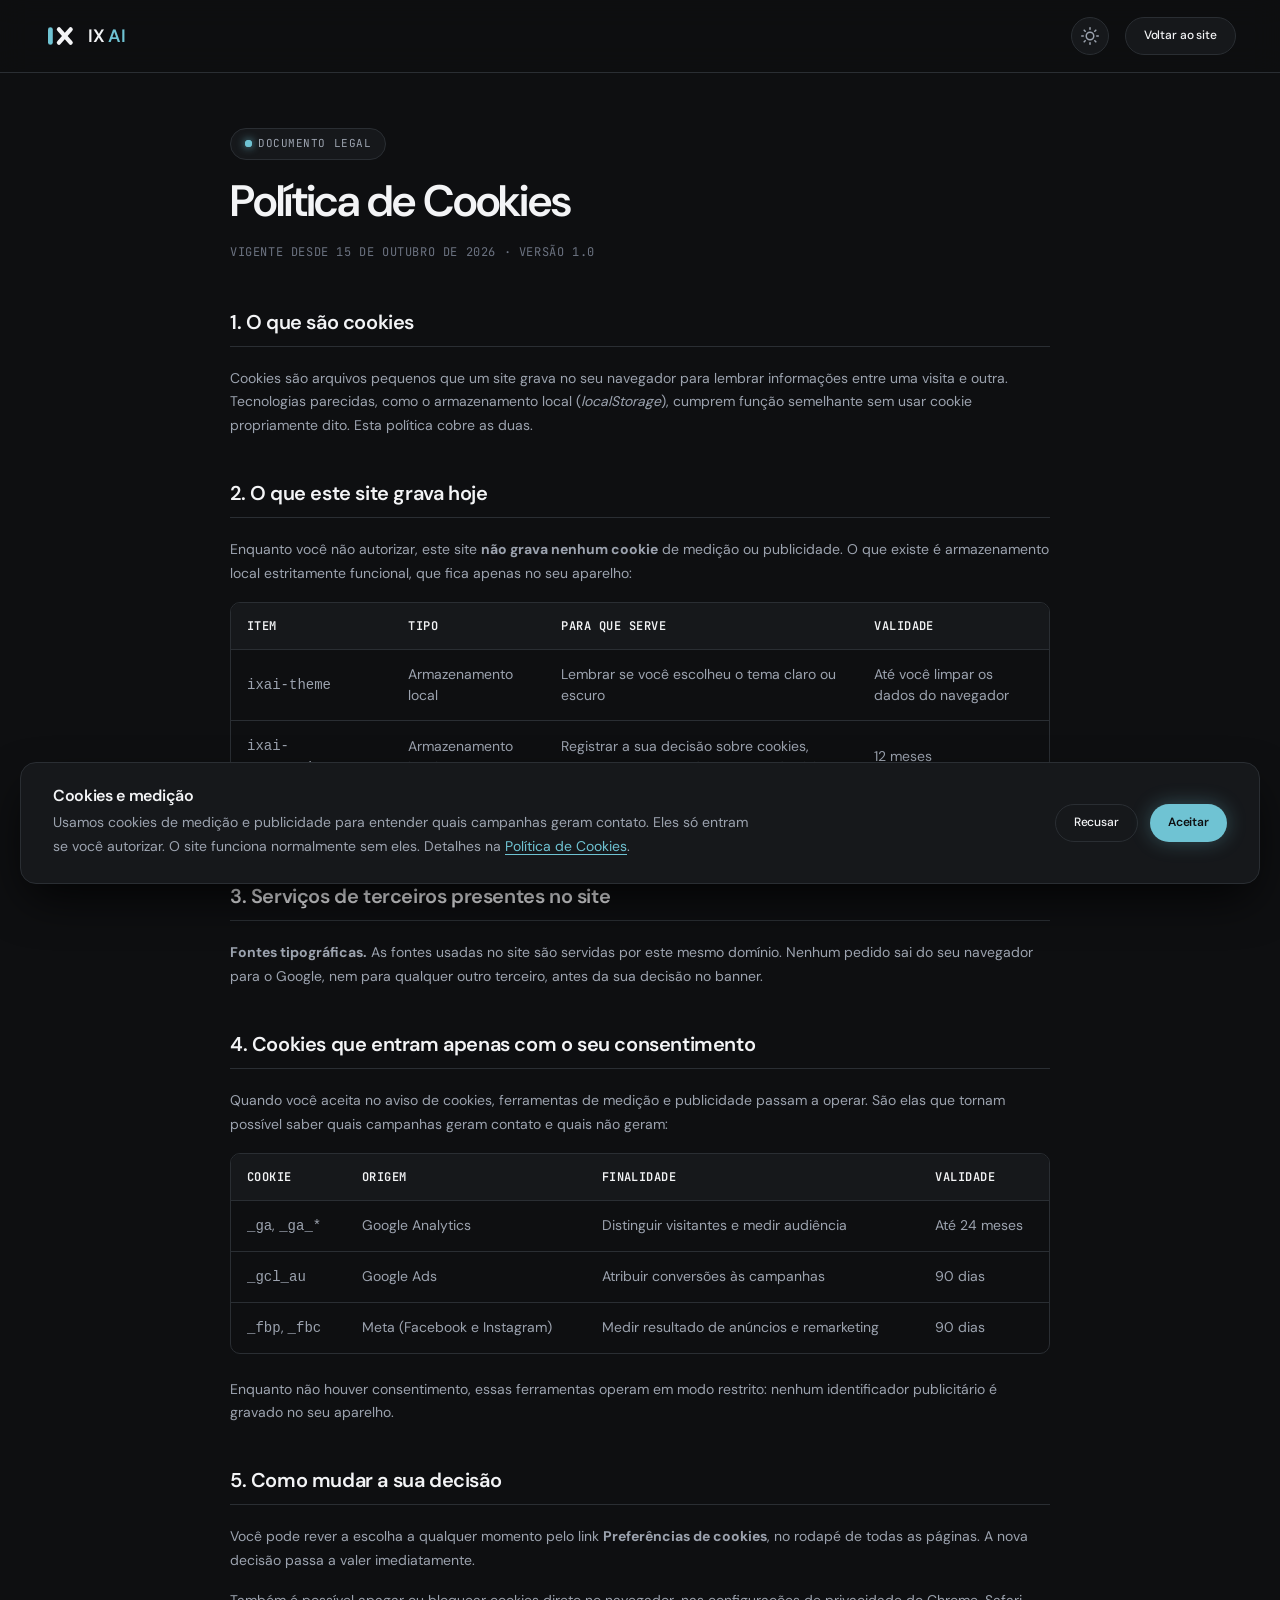
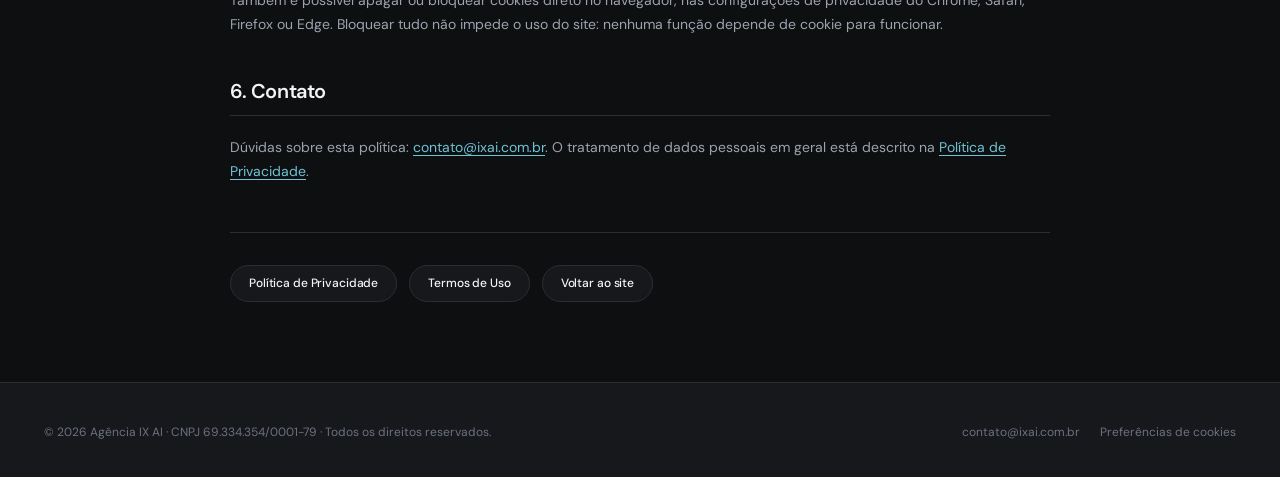
==== commit 1986e756: "fix(site): ajustes de seguranca, privacidade e acessibilidade antes do ar - HSTS de 2 anos trocado p" ====
--- a/politica-de-cookies.html
+++ b/politica-de-cookies.html
@@ -14,20 +14,20 @@
   <meta property="og:url" content="https://ixai.com.br/politica-de-cookies.html">
   <meta property="og:title" content="Política de Cookies — Agência IX AI">
   <meta property="og:description" content="O que a Agência IX AI grava no seu navegador, para que serve cada item, quais cookies entram apenas com o seu consentimento e como mudar a sua decisão.">
-  <meta property="og:image" content="https://ixai.com.br/assets/images/og-cover.png">
+  <meta property="og:image" content="https://ixai.com.br/assets/images/og-cover.jpg">
   <meta property="og:locale" content="pt_BR">
   <meta property="og:site_name" content="Agência IX AI">
   <meta name="twitter:card" content="summary_large_image">
   <meta name="twitter:title" content="Política de Cookies — Agência IX AI">
   <meta name="twitter:description" content="O que a Agência IX AI grava no seu navegador, para que serve cada item, quais cookies entram apenas com o seu consentimento e como mudar a sua decisão.">
-  <meta name="twitter:image" content="https://ixai.com.br/assets/images/og-cover.png">
+  <meta name="twitter:image" content="https://ixai.com.br/assets/images/og-cover.jpg">
 
   <link rel="icon" href="assets/images/favicon.svg" type="image/svg+xml">
   <link rel="apple-touch-icon" href="assets/images/logo.png">
 
-  <link rel="preconnect" href="https://fonts.googleapis.com">
-  <link rel="preconnect" href="https://fonts.gstatic.com" crossorigin>
-  <link rel="stylesheet" href="https://fonts.googleapis.com/css2?family=DM+Sans:ital,opsz,wght@0,9..40,400;0,9..40,500;0,9..40,600;0,9..40,700;1,9..40,400&family=JetBrains+Mono:wght@400;500;600&display=swap">
+  <link rel="preload" href="assets/fonts/dm-sans-latin.woff2" as="font" type="font/woff2" crossorigin>
+  <link rel="preload" href="assets/fonts/jetbrains-mono-latin.woff2" as="font" type="font/woff2" crossorigin>
+  <link rel="stylesheet" href="assets/css/fontes.css">
 
   <link rel="stylesheet" href="assets/css/variables.css">
   <link rel="stylesheet" href="assets/css/base.css">
@@ -123,7 +123,7 @@
 
         <section>
           <h2>3. Serviços de terceiros presentes no site</h2>
-          <p><strong>Google Fonts.</strong> As fontes tipográficas são servidas pelo Google. Esse carregamento não grava cookie, mas expõe ao Google o seu endereço IP e dados técnicos do navegador, por ser uma requisição ao servidor da empresa.</p>
+          <p><strong>Fontes tipográficas.</strong> As fontes usadas no site são servidas por este mesmo domínio. Nenhum pedido sai do seu navegador para o Google, nem para qualquer outro terceiro, antes da sua decisão no banner.</p>
         </section>
 
         <section>
--- a/assets/css/fontes.css
+++ b/assets/css/fontes.css
@@ -0,0 +1,48 @@
+/* ==========================================================================
+   AGÊNCIA IX AI — Fontes hospedadas no próprio site
+   --------------------------------------------------------------------------
+   Antes a DM Sans e a JetBrains Mono vinham de fonts.googleapis.com, o que
+   mandava o IP do visitante para o Google antes de ele decidir qualquer coisa
+   no banner de cookies. Agora os arquivos moram em assets/fonts.
+   São fontes variáveis: um arquivo cobre todos os pesos da faixa.
+   ========================================================================== */
+
+/* DM Sans — latim estendido */
+@font-face {
+  font-family: 'DM Sans';
+  font-style: normal;
+  font-weight: 400 700;
+  font-display: swap;
+  src: url('../fonts/dm-sans-latin-ext.woff2') format('woff2');
+  unicode-range: U+0100-02BA, U+02BD-02C5, U+02C7-02CC, U+02CE-02D7, U+02DD-02FF, U+0304, U+0308, U+0329, U+1D00-1DBF, U+1E00-1E9F, U+1EF2-1EFF, U+2020, U+20A0-20AB, U+20AD-20C4, U+2113, U+2C60-2C7F, U+A720-A7FF;
+}
+
+/* DM Sans — latim (é o que o português usa) */
+@font-face {
+  font-family: 'DM Sans';
+  font-style: normal;
+  font-weight: 400 700;
+  font-display: swap;
+  src: url('../fonts/dm-sans-latin.woff2') format('woff2');
+  unicode-range: U+0000-00FF, U+0131, U+0152-0153, U+02BB-02BC, U+02C6, U+02DA, U+02DC, U+0304, U+0308, U+0329, U+2000-206F, U+20AC, U+2122, U+2191, U+2193, U+2212, U+2215, U+FEFF, U+FFFD;
+}
+
+/* JetBrains Mono — latim estendido */
+@font-face {
+  font-family: 'JetBrains Mono';
+  font-style: normal;
+  font-weight: 400 600;
+  font-display: swap;
+  src: url('../fonts/jetbrains-mono-latin-ext.woff2') format('woff2');
+  unicode-range: U+0100-02BA, U+02BD-02C5, U+02C7-02CC, U+02CE-02D7, U+02DD-02FF, U+0304, U+0308, U+0329, U+1D00-1DBF, U+1E00-1E9F, U+1EF2-1EFF, U+2020, U+20A0-20AB, U+20AD-20C4, U+2113, U+2C60-2C7F, U+A720-A7FF;
+}
+
+/* JetBrains Mono — latim */
+@font-face {
+  font-family: 'JetBrains Mono';
+  font-style: normal;
+  font-weight: 400 600;
+  font-display: swap;
+  src: url('../fonts/jetbrains-mono-latin.woff2') format('woff2');
+  unicode-range: U+0000-00FF, U+0131, U+0152-0153, U+02BB-02BC, U+02C6, U+02DA, U+02DC, U+0304, U+0308, U+0329, U+2000-206F, U+20AC, U+2122, U+2191, U+2193, U+2212, U+2215, U+FEFF, U+FFFD;
+}
--- a/assets/css/layout.css
+++ b/assets/css/layout.css
@@ -787,3 +787,37 @@
   border-color: var(--accent-cyan);
   transform: translateY(-2px);
 }
+
+/* ==========================================================================
+   ALVOS DE TOQUE
+   --------------------------------------------------------------------------
+   Em tela de toque todo controle chega a 48px, que é o mínimo que o Google
+   cobra no PageSpeed. Vale só para dedo: com mouse ou trackpad o ponteiro é
+   preciso e o desenho original fica como está.
+   ========================================================================== */
+@media (pointer: coarse) {
+
+  .theme-toggle-btn,
+  .nav-toggle {
+    width: 48px;
+    height: 48px;
+  }
+
+  .btn-pill-sm {
+    min-height: 48px;
+  }
+
+  .mobile-nav-link {
+    min-height: 48px;
+    display: flex;
+    align-items: center;
+  }
+
+  .footer-link,
+  .footer-legal-links a,
+  .footer-bottom a {
+    display: inline-flex;
+    align-items: center;
+    min-height: 48px;
+  }
+}
